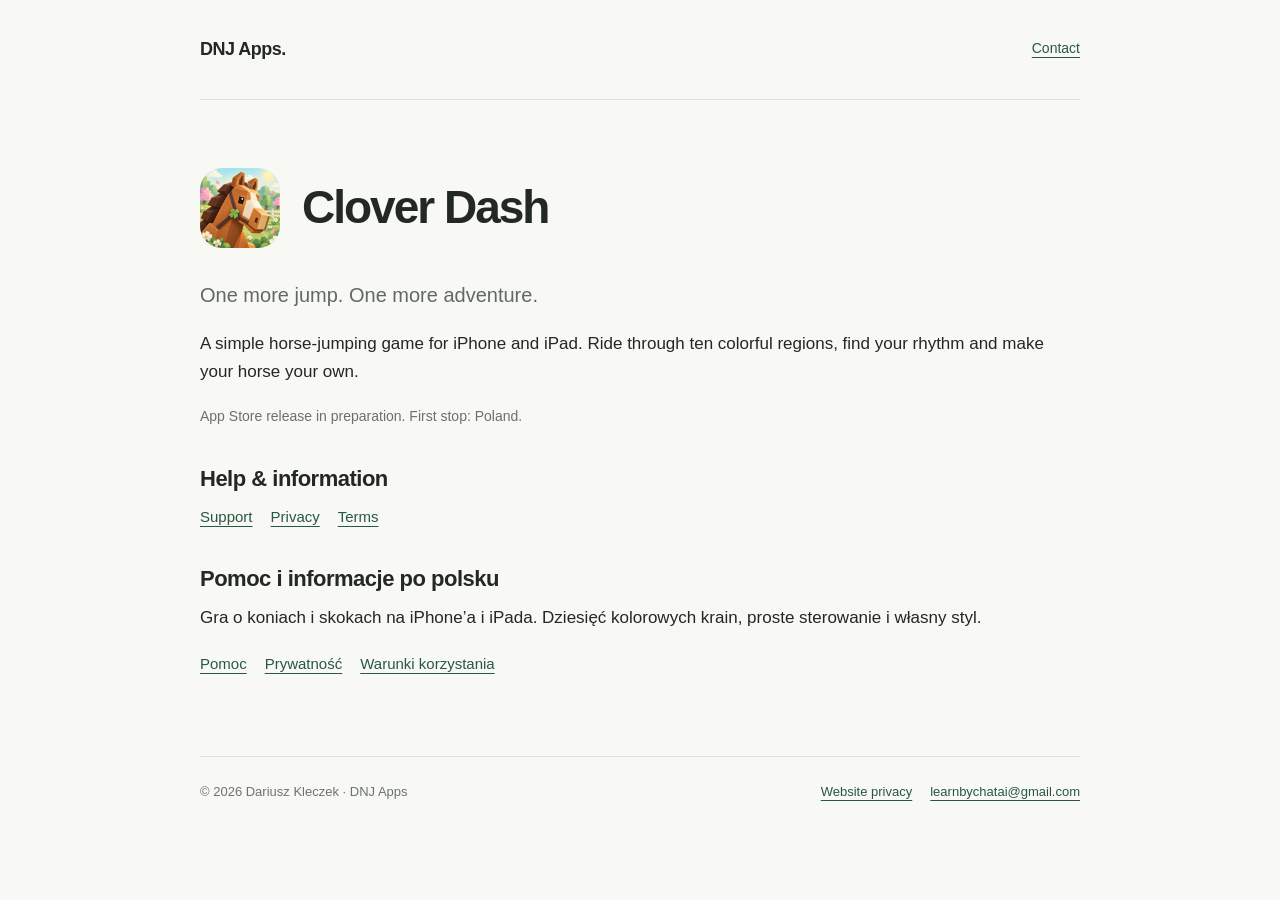
==== clover-dash/index.html @ 46cf96f9 "Create minimal DNJ Apps website and bilingual Clover Dash support" ====
<!doctype html>
<html lang="en"><head><meta charset="utf-8"><meta name="viewport" content="width=device-width,initial-scale=1"><title>Clover Dash · DNJ Apps</title><meta name="description" content="Independent apps by DNJ Apps. Official app information, support and privacy."><meta name="theme-color" content="#f8f8f5"><link rel="canonical" href="https://dnjapps.live/clover-dash/index.html"><link rel="icon" href="/assets/favicon.svg" type="image/svg+xml"><link rel="stylesheet" href="/assets/site.css"></head><body><header><a class="brand" href="/">DNJ Apps<span aria-hidden="true">.</span></a><a class="toplink" href="mailto:learnbychatai@gmail.com">Contact</a></header><main><div class="apphead"><img class="icon" src="/assets/clover-dash.png" width="80" height="80" alt=""><h1>Clover Dash</h1></div><p class="lead">One more jump. One more adventure.</p><p>A simple horse-jumping game for iPhone and iPad. Ride through ten colorful regions, find your rhythm and make your horse your own.</p><p class="muted">App Store release in preparation. First stop: Poland.</p><h2>Help &amp; information</h2><div class="links"><a href="support.html">Support</a><a href="privacy.html">Privacy</a><a href="terms.html">Terms</a></div><section lang="pl"><h2>Pomoc i informacje po polsku</h2><p>Gra o koniach i skokach na iPhone’a i iPada. Dziesięć kolorowych krain, proste sterowanie i własny styl.</p><div class="links"><a href="pl/support.html">Pomoc</a><a href="pl/privacy.html">Prywatność</a><a href="pl/terms.html">Warunki korzystania</a></div></section></main><footer><span>© 2026 Dariusz Kleczek · DNJ Apps</span><div class="links"><a href="/privacy.html">Website privacy</a><a href="mailto:learnbychatai@gmail.com">learnbychatai@gmail.com</a></div></footer></body></html>
---- assets/site.css ----
*{box-sizing:border-box}html{color-scheme:light;scroll-behavior:smooth}body{margin:0;background:#f8f8f5;color:#222824;font:17px/1.7 -apple-system,BlinkMacSystemFont,"Segoe UI",sans-serif}a{color:#275942;text-underline-offset:4px}a:hover{color:#142e22}a:focus-visible{outline:3px solid #789e53;outline-offset:5px}header,main,footer{width:min(880px,calc(100% - 48px));margin:auto}header{display:flex;justify-content:space-between;gap:24px;align-items:center;padding:34px 0;border-bottom:1px solid #dce1d9}.brand{text-decoration:none;font-size:18px;font-weight:750;letter-spacing:-.5px;color:#222824}.toplink{font-size:14px}main{padding:68px 0 80px;min-height:65vh}h1{font-size:clamp(36px,6vw,58px);line-height:1.08;font-weight:650;letter-spacing:-2px;margin:12px 0 22px}h2{font-size:22px;line-height:1.3;letter-spacing:-.5px;margin:36px 0 10px}p{margin:0 0 18px}.eyebrow{font-size:12px;font-weight:650;letter-spacing:2px;text-transform:uppercase;color:#647367}.lead{font-size:20px;color:#616a62;max-width:560px}.card{margin-top:46px;border:1px solid #dce1d9;border-radius:18px;background:#fff;padding:28px;display:flex;align-items:center;gap:26px}.icon{width:96px;height:96px;border-radius:22px}.card h2{margin:0 0 6px;font-size:25px}.card p{margin-bottom:12px;color:#616a62}.links{display:flex;gap:18px;flex-wrap:wrap;font-size:15px}.article{max-width:700px}.article h1{font-size:clamp(34px,6vw,48px)}.meta,.muted{font-size:14px;color:#68726a}.lang{margin-bottom:30px;font-size:14px}.apphead{display:flex;gap:22px;align-items:center;margin-bottom:30px}.apphead h1{margin:0;font-size:46px}.apphead .icon{width:80px;height:80px}.back{font-size:14px}footer{border-top:1px solid #dce1d9;padding:24px 0 32px;color:#6b746d;font-size:13px;display:flex;justify-content:space-between;gap:16px;flex-wrap:wrap}footer .links{font-size:13px}.note{border-left:3px solid #b7c6aa;padding:6px 0 6px 20px;margin:28px 0}ul{padding-left:22px}@media(max-width:550px){header,main,footer{width:calc(100% - 36px)}header{padding:24px 0}main{padding:44px 0 56px}.card{align-items:flex-start;gap:18px;padding:22px;flex-direction:column}.card .icon{width:76px;height:76px}.apphead h1{font-size:34px}.apphead .icon{width:68px;height:68px}.lead{font-size:18px}}@media(prefers-reduced-motion:reduce){html{scroll-behavior:auto}}
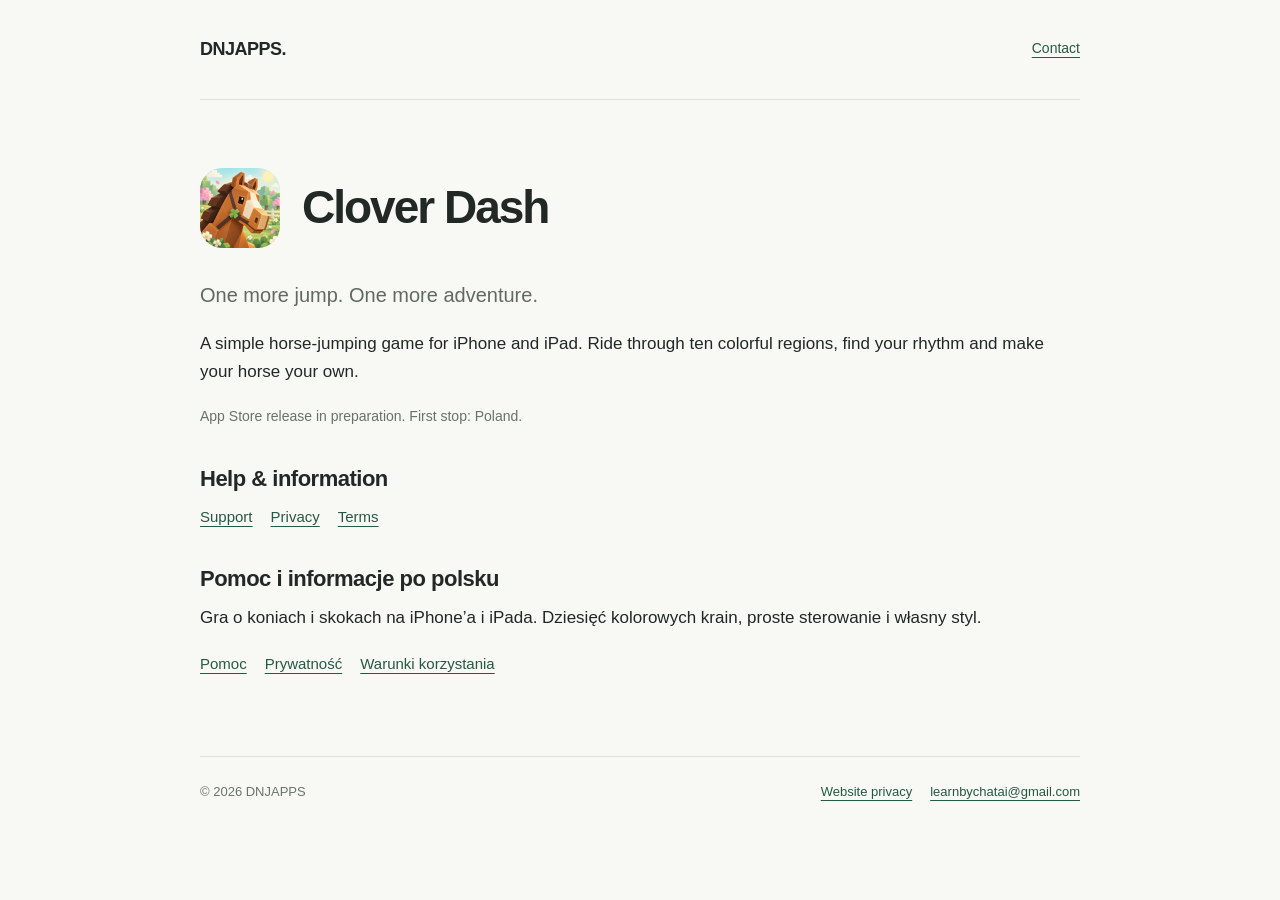
==== commit ffd72b8f: "Update DNJAPPS branding and AdMob privacy and terms" ====
--- a/clover-dash/index.html
+++ b/clover-dash/index.html
@@ -1,2 +1,2 @@
 <!doctype html>
-<html lang="en"><head><meta charset="utf-8"><meta name="viewport" content="width=device-width,initial-scale=1"><title>Clover Dash · DNJ Apps</title><meta name="description" content="Independent apps by DNJ Apps. Official app information, support and privacy."><meta name="theme-color" content="#f8f8f5"><link rel="canonical" href="https://dnjapps.live/clover-dash/index.html"><link rel="icon" href="/assets/favicon.svg" type="image/svg+xml"><link rel="stylesheet" href="/assets/site.css"></head><body><header><a class="brand" href="/">DNJ Apps<span aria-hidden="true">.</span></a><a class="toplink" href="mailto:learnbychatai@gmail.com">Contact</a></header><main><div class="apphead"><img class="icon" src="/assets/clover-dash.png" width="80" height="80" alt=""><h1>Clover Dash</h1></div><p class="lead">One more jump. One more adventure.</p><p>A simple horse-jumping game for iPhone and iPad. Ride through ten colorful regions, find your rhythm and make your horse your own.</p><p class="muted">App Store release in preparation. First stop: Poland.</p><h2>Help &amp; information</h2><div class="links"><a href="support.html">Support</a><a href="privacy.html">Privacy</a><a href="terms.html">Terms</a></div><section lang="pl"><h2>Pomoc i informacje po polsku</h2><p>Gra o koniach i skokach na iPhone’a i iPada. Dziesięć kolorowych krain, proste sterowanie i własny styl.</p><div class="links"><a href="pl/support.html">Pomoc</a><a href="pl/privacy.html">Prywatność</a><a href="pl/terms.html">Warunki korzystania</a></div></section></main><footer><span>© 2026 Dariusz Kleczek · DNJ Apps</span><div class="links"><a href="/privacy.html">Website privacy</a><a href="mailto:learnbychatai@gmail.com">learnbychatai@gmail.com</a></div></footer></body></html>+<html lang="en"><head><meta charset="utf-8"><meta name="viewport" content="width=device-width,initial-scale=1"><title>Clover Dash · DNJAPPS</title><meta name="description" content="Independent apps by DNJAPPS. Official app information, support and privacy."><meta name="theme-color" content="#f8f8f5"><link rel="canonical" href="https://dnjapps.live/clover-dash/index.html"><link rel="icon" href="/assets/favicon.svg" type="image/svg+xml"><link rel="stylesheet" href="/assets/site.css"></head><body><header><a class="brand" href="/">DNJAPPS<span aria-hidden="true">.</span></a><a class="toplink" href="mailto:learnbychatai@gmail.com">Contact</a></header><main><div class="apphead"><img class="icon" src="/assets/clover-dash.png" width="80" height="80" alt=""><h1>Clover Dash</h1></div><p class="lead">One more jump. One more adventure.</p><p>A simple horse-jumping game for iPhone and iPad. Ride through ten colorful regions, find your rhythm and make your horse your own.</p><p class="muted">App Store release in preparation. First stop: Poland.</p><h2>Help &amp; information</h2><div class="links"><a href="support.html">Support</a><a href="privacy.html">Privacy</a><a href="terms.html">Terms</a></div><section lang="pl"><h2>Pomoc i informacje po polsku</h2><p>Gra o koniach i skokach na iPhone’a i iPada. Dziesięć kolorowych krain, proste sterowanie i własny styl.</p><div class="links"><a href="pl/support.html">Pomoc</a><a href="pl/privacy.html">Prywatność</a><a href="pl/terms.html">Warunki korzystania</a></div></section></main><footer><span>© 2026 DNJAPPS</span><div class="links"><a href="/privacy.html">Website privacy</a><a href="mailto:learnbychatai@gmail.com">learnbychatai@gmail.com</a></div></footer></body></html>
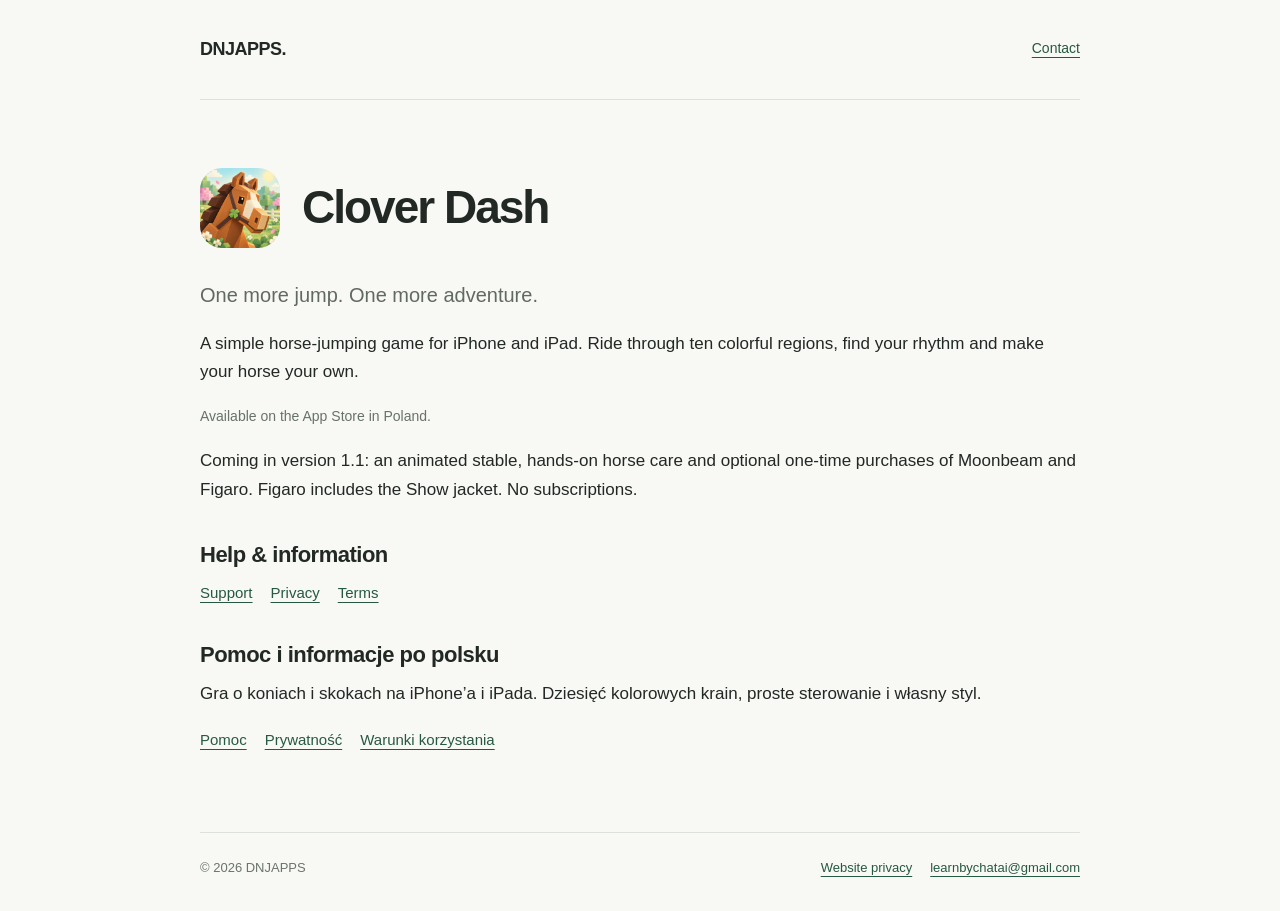
==== commit 8cecfd12: "Explain version 1.1 horse purchases, restoration and privacy" ====
--- a/clover-dash/index.html
+++ b/clover-dash/index.html
@@ -1,2 +1,2 @@
 <!doctype html>
-<html lang="en"><head><meta charset="utf-8"><meta name="viewport" content="width=device-width,initial-scale=1"><title>Clover Dash · DNJAPPS</title><meta name="description" content="Independent apps by DNJAPPS. Official app information, support and privacy."><meta name="theme-color" content="#f8f8f5"><link rel="canonical" href="https://dnjapps.live/clover-dash/index.html"><link rel="icon" href="/assets/favicon.svg" type="image/svg+xml"><link rel="stylesheet" href="/assets/site.css"></head><body><header><a class="brand" href="/">DNJAPPS<span aria-hidden="true">.</span></a><a class="toplink" href="mailto:learnbychatai@gmail.com">Contact</a></header><main><div class="apphead"><img class="icon" src="/assets/clover-dash.png" width="80" height="80" alt=""><h1>Clover Dash</h1></div><p class="lead">One more jump. One more adventure.</p><p>A simple horse-jumping game for iPhone and iPad. Ride through ten colorful regions, find your rhythm and make your horse your own.</p><p class="muted">App Store release in preparation. First stop: Poland.</p><h2>Help &amp; information</h2><div class="links"><a href="support.html">Support</a><a href="privacy.html">Privacy</a><a href="terms.html">Terms</a></div><section lang="pl"><h2>Pomoc i informacje po polsku</h2><p>Gra o koniach i skokach na iPhone’a i iPada. Dziesięć kolorowych krain, proste sterowanie i własny styl.</p><div class="links"><a href="pl/support.html">Pomoc</a><a href="pl/privacy.html">Prywatność</a><a href="pl/terms.html">Warunki korzystania</a></div></section></main><footer><span>© 2026 DNJAPPS</span><div class="links"><a href="/privacy.html">Website privacy</a><a href="mailto:learnbychatai@gmail.com">learnbychatai@gmail.com</a></div></footer></body></html>+<html lang="en"><head><meta charset="utf-8"><meta name="viewport" content="width=device-width,initial-scale=1"><title>Clover Dash · DNJAPPS</title><meta name="description" content="Independent apps by DNJAPPS. Official app information, support and privacy."><meta name="theme-color" content="#f8f8f5"><link rel="canonical" href="https://dnjapps.live/clover-dash/index.html"><link rel="icon" href="/assets/favicon.svg" type="image/svg+xml"><link rel="stylesheet" href="/assets/site.css"></head><body><header><a class="brand" href="/">DNJAPPS<span aria-hidden="true">.</span></a><a class="toplink" href="mailto:learnbychatai@gmail.com">Contact</a></header><main><div class="apphead"><img class="icon" src="/assets/clover-dash.png" width="80" height="80" alt=""><h1>Clover Dash</h1></div><p class="lead">One more jump. One more adventure.</p><p>A simple horse-jumping game for iPhone and iPad. Ride through ten colorful regions, find your rhythm and make your horse your own.</p><p class="muted">Available on the App Store in Poland.</p><p>Coming in version 1.1: an animated stable, hands-on horse care and optional one-time purchases of Moonbeam and Figaro. Figaro includes the Show jacket. No subscriptions.</p><h2>Help &amp; information</h2><div class="links"><a href="support.html">Support</a><a href="privacy.html">Privacy</a><a href="terms.html">Terms</a></div><section lang="pl"><h2>Pomoc i informacje po polsku</h2><p>Gra o koniach i skokach na iPhone’a i iPada. Dziesięć kolorowych krain, proste sterowanie i własny styl.</p><div class="links"><a href="pl/support.html">Pomoc</a><a href="pl/privacy.html">Prywatność</a><a href="pl/terms.html">Warunki korzystania</a></div></section></main><footer><span>© 2026 DNJAPPS</span><div class="links"><a href="/privacy.html">Website privacy</a><a href="mailto:learnbychatai@gmail.com">learnbychatai@gmail.com</a></div></footer></body></html>
